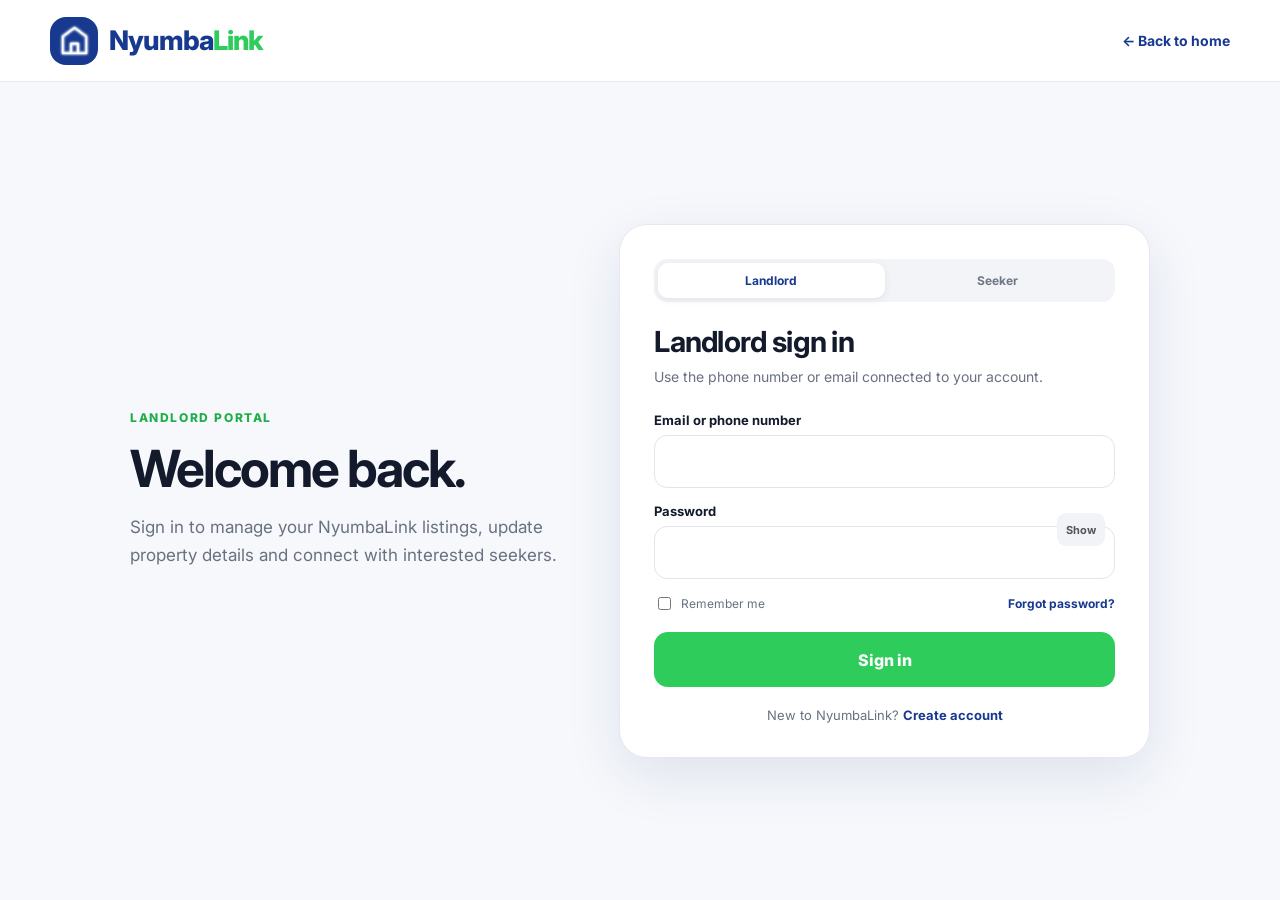
==== NyumbaLink-Frontend/landlord-login.html @ 4f71fbd4 "initial commit including terms and conditions, readme file, and all frontend files for the NyumbaLin" ====
<!doctype html>
<html lang="en">

<head>
    <meta charset="UTF-8" />
    <meta name="viewport" content="width=device-width,initial-scale=1.0" />
    <title>Landlord Login | NyumbaLink</title>
    <link rel="preconnect" href="https://fonts.googleapis.com" />
    <link rel="preconnect" href="https://fonts.gstatic.com" crossorigin />
    <link href="https://fonts.googleapis.com/css2?family=Inter:wght@400;500;600;700;800&display=swap"
        rel="stylesheet" />
    <link rel="stylesheet" href="auth.css" />
</head>

<body>
    <header class="auth-header">
        <div class="container auth-nav">
            <a class="brand" href="index.html">
                <span class="brand-icon">
                    <img src="assets/home.png" alt="Home">
                </span>
                <span>Nyumba<span>Link</span></span></a><a class="back-link" href="index.html">← Back to home</a>
        </div>
    </header>
    <main class="auth-main">
        <div class="auth-layout container">
            <section class="auth-intro">
                <p class="eyebrow">LANDLORD PORTAL</p>
                <h1>Welcome back.</h1>
                <p>
                    Sign in to manage your NyumbaLink listings, update property details
                    and connect with interested seekers.
                </p>
            </section>
            <section class="auth-card">
                <div class="role-switch">
                    <a class="active" href="landlord-login.html">Landlord</a><a href="seeker-login.html">Seeker</a>
                </div>
                <h2>Landlord sign in</h2>
                <p class="sub">
                    Use the phone number or email connected to your account.
                </p>
                <form class="auth-form"
                    data-message="Sign-in form submitted. Connect this form to your authentication backend.">
                    <div class="success"></div>
                    <div class="field">
                        <label for="email">Email or phone number</label><input id="email" required />
                    </div>
                    <div class="field password-row">
                        <label for="password">Password</label><input id="password" type="password" required /><button
                            type="button" class="toggle-password" data-target="password">
                            Show
                        </button>
                    </div>
                    <div class="check-row">
                        <label><input type="checkbox" /> Remember me</label><a href="#" onclick="
                  alert('Connect this link to your password-reset flow.');
                  return false;
                ">Forgot password?</a>
                    </div>
                    <button class="auth-btn">Sign in</button>
                    <p class="auth-switch">
                        New to NyumbaLink?
                        <a href="landlord-signup.html">Create account</a>
                    </p>
                </form>
            </section>
        </div>
    </main>
    <script src="auth.js"></script>
</body>

</html>
---- NyumbaLink-Frontend/auth.css ----
:root{--blue:#17398f;--blue-dark:#102d76;--green:#2dcc5b;--green-dark:#20ae4b;--ink:#121a2b;--muted:#697181;--border:#e1e4ea;--bg:#f6f8fc}
*{box-sizing:border-box}body{margin:0;font-family:Inter,system-ui,-apple-system,"Segoe UI",sans-serif;color:var(--ink);background:var(--bg)}button,input,select{font:inherit}.container{width:min(1180px,calc(100% - 48px));margin:auto}
.auth-header{height:82px;background:#fff;border-bottom:1px solid #e9edf3}.auth-nav{height:100%;display:flex;align-items:center;justify-content:space-between}.brand{display:inline-flex;align-items:center;gap:11px;text-decoration:none;color:var(--blue);font-size:27px;font-weight:800;letter-spacing:-1px}.brand>span:last-child>span{color:var(--green)}.brand-icon{width:48px;height:48px;border-radius:16px;background:var(--blue);color:#fff;display:grid;place-items:center;font-size:27px}.back-link{color:var(--blue);text-decoration:none;font-weight:700;font-size:14px}
.auth-main{min-height:calc(100vh - 82px);display:grid;place-items:center;padding:48px 0}.auth-layout{width:min(1020px,100%);display:grid;grid-template-columns:.9fr 1.1fr;gap:55px;align-items:center}.auth-intro{padding:20px 0}.auth-intro .eyebrow{color:var(--green-dark);font-size:12px;font-weight:800;letter-spacing:1.6px}.auth-intro h1{font-size:clamp(36px,4vw,55px);line-height:1.06;letter-spacing:-2px;margin:13px 0 18px}.auth-intro>p{font-size:17px;color:var(--muted);line-height:1.65;max-width:470px}.role-points{display:grid;gap:13px;margin-top:27px}.role-points div{display:flex;gap:12px;align-items:center;font-size:14px;font-weight:600}.role-points span{width:30px;height:30px;border-radius:10px;background:#e8f9ed;color:var(--green-dark);display:grid;place-items:center;font-weight:800}
.auth-card{background:#fff;border:1px solid #e5e8ee;border-radius:28px;padding:34px;box-shadow:0 18px 55px rgba(17,37,84,.1)}.auth-card h2{margin:0 0 7px;font-size:29px;letter-spacing:-.7px}.auth-card .sub{margin:0 0 25px;color:var(--muted);font-size:14px;line-height:1.5}.field{margin-bottom:15px}.field label{display:block;font-size:13px;font-weight:700;margin-bottom:7px}.field input,.field select{width:100%;height:53px;border:1px solid var(--border);border-radius:13px;padding:0 15px;outline:none;background:#fff}.field input:focus,.field select:focus{border-color:var(--blue);box-shadow:0 0 0 3px rgba(23,57,143,.1)}.two-fields{display:grid;grid-template-columns:1fr 1fr;gap:13px}.password-row{position:relative}.password-row input{padding-right:68px}.toggle-password{position:absolute;right:10px;top:10px;height:33px;border:0;background:#f1f3f7;border-radius:9px;padding:0 9px;font-size:11px;font-weight:700;color:#555}.check-row{display:flex;align-items:center;justify-content:space-between;gap:10px;margin:4px 0 19px;font-size:12px;color:var(--muted)}.check-row label{display:flex;align-items:center;gap:7px}.check-row input{accent-color:var(--blue)}.check-row a,.auth-switch a{color:var(--blue);font-weight:700;text-decoration:none}.auth-btn{width:100%;height:55px;border:0;border-radius:14px;background:var(--green);color:#fff;font-weight:800;font-size:16px}.auth-btn:hover{background:var(--green-dark)}.divider{display:flex;align-items:center;gap:12px;margin:22px 0;color:#9aa0ab;font-size:11px;text-transform:uppercase;letter-spacing:1px}.divider:before,.divider:after{content:"";height:1px;background:#e5e8ed;flex:1}.auth-switch{text-align:center;margin:20px 0 0;color:var(--muted);font-size:13px}.role-switch{display:flex;background:#f2f4f8;border-radius:13px;padding:4px;margin-bottom:22px}.role-switch a{flex:1;text-align:center;padding:10px 6px;border-radius:10px;text-decoration:none;color:#707784;font-size:12px;font-weight:700}.role-switch a.active{background:#fff;color:var(--blue);box-shadow:0 2px 8px rgba(0,0,0,.07)}.legal{font-size:11px;color:#9298a3;line-height:1.5;text-align:center;margin:17px 0 0}.success{display:none;margin:0 0 15px;padding:12px 14px;border-radius:12px;background:#e9f9ee;color:#1d7b3b;font-size:12px;font-weight:600}.success.show{display:block}
.brand-icon img { width: 1em; height: 1em; object-fit: contain; display: inline-block; vertical-align: middle; filter: brightness(0) invert(1) drop-shadow(0 0 1px #fff) drop-shadow(0 0 1px #fff);}
.benefit-icon img { width: 1em; height: 1em; object-fit: contain; display: inline-block; vertical-align: middle; filter: brightness(0) saturate(100%) invert(52%) sepia(97%) saturate(1664%) hue-rotate(73deg) brightness(97%) contrast(104%) drop-shadow(0 0 0.7px #12BC00) drop-shadow(0 0 0.7px #12BC00);}
@media(max-width:800px){.container{width:calc(100% - 30px)}.auth-main{padding:32px 0}.auth-layout{grid-template-columns:1fr;gap:25px}.auth-intro{padding:0;text-align:center}.auth-intro>p{margin-left:auto;margin-right:auto}.role-points{display:none}.auth-card{padding:25px;border-radius:23px}.auth-header{height:74px}.brand{font-size:22px}.brand-icon{width:43px;height:43px;border-radius:14px;font-size:24px}.back-link{font-size:12px}}
@media(max-width:460px){.two-fields{grid-template-columns:1fr}.auth-card{padding:21px}.auth-intro h1{font-size:35px}.auth-intro>p{font-size:15px}.auth-main{padding:25px 0}}
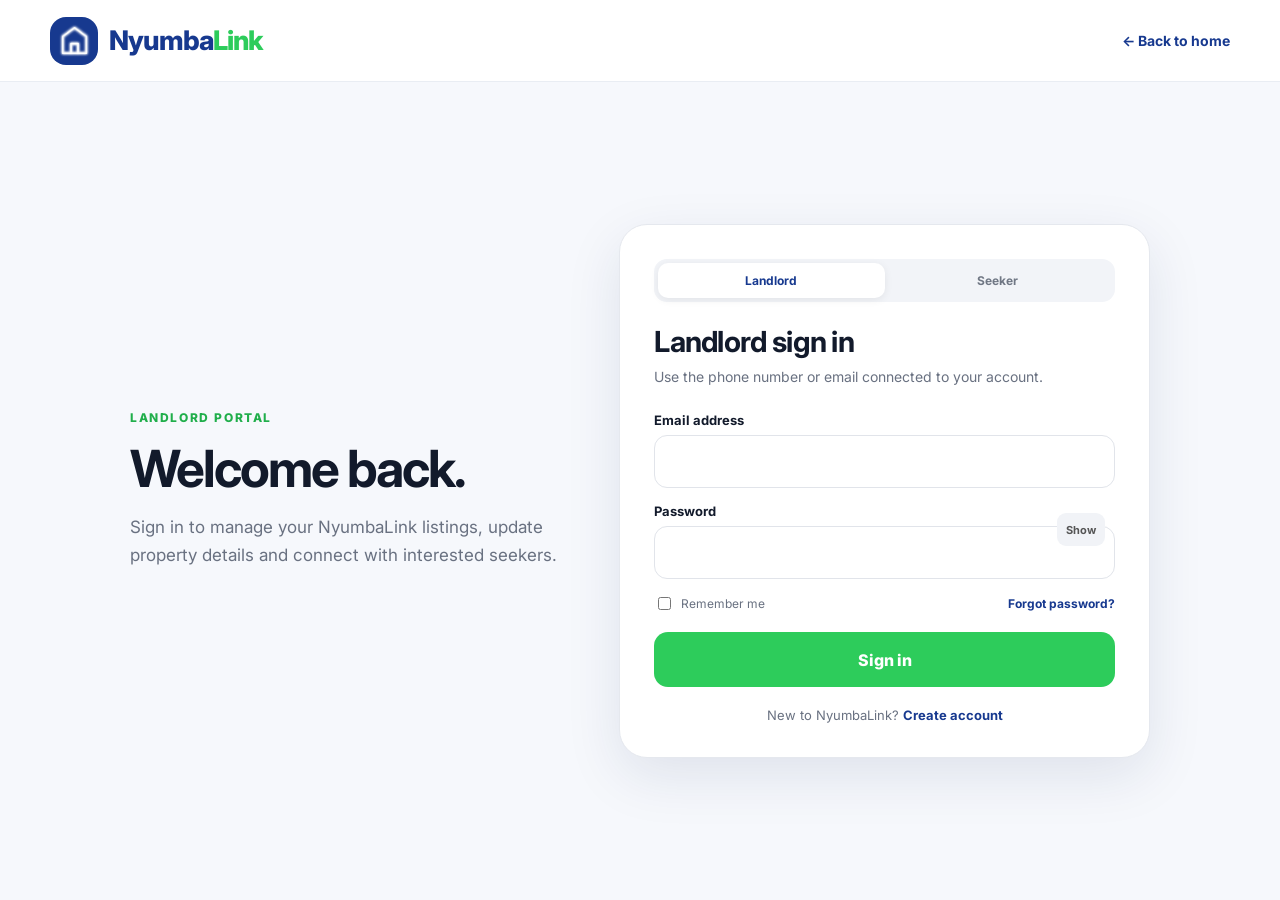
==== commit cf8f0a3f: "Completed with Updated Terms and upload capabilities" ====
--- a/NyumbaLink-Frontend/landlord-login.html
+++ b/NyumbaLink-Frontend/landlord-login.html
@@ -40,25 +40,62 @@
                 <p class="sub">
                     Use the phone number or email connected to your account.
                 </p>
-                <form class="auth-form"
-                    data-message="Sign-in form submitted. Connect this form to your authentication backend.">
+                <form
+                    class="auth-form"
+                    data-mode="login"
+                    data-role="landlord"
+                >
                     <div class="success"></div>
+                    <div class="error"></div>
+
                     <div class="field">
-                        <label for="email">Email or phone number</label><input id="email" required />
+                        <label for="email">Email address</label>
+                        <input
+                            id="email"
+                            name="email"
+                            type="email"
+                            required
+                        >
                     </div>
+
                     <div class="field password-row">
-                        <label for="password">Password</label><input id="password" type="password" required /><button
-                            type="button" class="toggle-password" data-target="password">
+                        <label for="password">Password</label>
+                        <input
+                            id="password"
+                            name="password"
+                            type="password"
+                            required
+                        >
+                        <button
+                            type="button"
+                            class="toggle-password"
+                            data-target="password"
+                        >
                             Show
                         </button>
                     </div>
+
                     <div class="check-row">
-                        <label><input type="checkbox" /> Remember me</label><a href="#" onclick="
-                  alert('Connect this link to your password-reset flow.');
-                  return false;
-                ">Forgot password?</a>
+                        <label>
+                            <input type="checkbox">
+                            Remember me
+                        </label>
+
+                        <a
+                            href="#"
+                            onclick="
+                                alert('Connect this link to your password-reset flow.');
+                                return false;
+                            "
+                        >
+                            Forgot password?
+                        </a>
                     </div>
-                    <button class="auth-btn">Sign in</button>
+
+                    <button type="submit" class="auth-btn">
+                        Sign in
+                    </button>
+
                     <p class="auth-switch">
                         New to NyumbaLink?
                         <a href="landlord-signup.html">Create account</a>
--- a/NyumbaLink-Frontend/auth.css
+++ b/NyumbaLink-Frontend/auth.css
@@ -7,3 +7,305 @@
 .benefit-icon img { width: 1em; height: 1em; object-fit: contain; display: inline-block; vertical-align: middle; filter: brightness(0) saturate(100%) invert(52%) sepia(97%) saturate(1664%) hue-rotate(73deg) brightness(97%) contrast(104%) drop-shadow(0 0 0.7px #12BC00) drop-shadow(0 0 0.7px #12BC00);}
 @media(max-width:800px){.container{width:calc(100% - 30px)}.auth-main{padding:32px 0}.auth-layout{grid-template-columns:1fr;gap:25px}.auth-intro{padding:0;text-align:center}.auth-intro>p{margin-left:auto;margin-right:auto}.role-points{display:none}.auth-card{padding:25px;border-radius:23px}.auth-header{height:74px}.brand{font-size:22px}.brand-icon{width:43px;height:43px;border-radius:14px;font-size:24px}.back-link{font-size:12px}}
 @media(max-width:460px){.two-fields{grid-template-columns:1fr}.auth-card{padding:21px}.auth-intro h1{font-size:35px}.auth-intro>p{font-size:15px}.auth-main{padding:25px 0}}
+/* =========================================================
+   POST PROPERTY MODAL
+   ========================================================= */
+
+.modal-backdrop {
+    position: fixed;
+    top: 0;
+    right: 0;
+    bottom: 0;
+    left: 0;
+
+    width: 100%;
+    height: 100vh;
+    height: 100dvh;
+
+    background: rgba(0, 0, 0, 0.55);
+
+    display: none;
+
+    align-items: center;
+    justify-content: center;
+
+    padding: 20px;
+
+    overflow-y: auto;
+    overflow-x: hidden;
+
+    z-index: 9999;
+}
+
+.modal-backdrop.open {
+    display: flex;
+}
+
+.modal {
+    position: relative;
+
+    width: 560px;
+    max-width: calc(100vw - 40px);
+
+    max-height: calc(100vh - 40px);
+    max-height: calc(100dvh - 40px);
+
+    min-width: 0;
+
+    margin: auto;
+
+    background: #fff;
+
+    border-radius: 16px;
+
+    padding: 28px;
+
+    box-sizing: border-box;
+
+    overflow-x: hidden;
+    overflow-y: auto;
+
+    box-shadow: 0 20px 60px rgba(0, 0, 0, 0.25);
+
+    -webkit-overflow-scrolling: touch;
+}
+
+/* Close button */
+
+.modal .close {
+    position: absolute;
+
+    top: 12px;
+    right: 12px;
+
+    width: 36px;
+    height: 36px;
+
+    border: 0;
+    border-radius: 50%;
+
+    background: #f1f3f7;
+
+    color: #333;
+
+    font-size: 24px;
+    line-height: 36px;
+
+    cursor: pointer;
+
+    display: grid;
+    place-items: center;
+}
+
+.modal .close:hover {
+    background: #e5e8ee;
+}
+
+/* Modal heading */
+
+.modal h2 {
+    margin: 0 45px 8px 0;
+
+    color: var(--ink);
+
+    font-size: 26px;
+}
+
+.modal > p {
+    margin: 0 0 22px;
+
+    color: var(--muted);
+
+    font-size: 14px;
+
+    line-height: 1.5;
+}
+
+/* Form */
+
+.modal form {
+    width: 100%;
+
+    display: flex;
+    flex-direction: column;
+
+    gap: 12px;
+}
+
+.modal form label {
+    display: block;
+
+    margin-top: 3px;
+
+    font-size: 13px;
+    font-weight: 700;
+
+    color: var(--ink);
+}
+
+.modal form input,
+.modal form select,
+.modal form textarea {
+    display: block;
+
+    width: 100%;
+    max-width: 100%;
+    min-width: 0;
+
+    box-sizing: border-box;
+
+    border: 1px solid var(--border);
+    border-radius: 10px;
+
+    background: #fff;
+
+    color: var(--ink);
+
+    padding: 11px 13px;
+
+    outline: none;
+}
+
+.modal form input,
+.modal form select {
+    height: 48px;
+}
+
+.modal form textarea {
+    min-height: 110px;
+
+    resize: vertical;
+}
+
+.modal form input:focus,
+.modal form select:focus,
+.modal form textarea:focus {
+    border-color: var(--blue);
+
+    box-shadow: 0 0 0 3px rgba(23, 57, 143, 0.1);
+}
+
+.modal form button[type="submit"] {
+    width: 100%;
+
+    min-height: 50px;
+
+    margin-top: 8px;
+
+    border: 0;
+    border-radius: 12px;
+
+    background: var(--green);
+
+    color: #fff;
+
+    font-weight: 800;
+
+    cursor: pointer;
+}
+
+.modal form button[type="submit"]:hover {
+    background: var(--green-dark);
+}
+
+
+/* =========================================================
+   PROPERTY CARD IMAGES
+   ========================================================= */
+
+.property-card {
+    overflow: hidden;
+}
+
+.property-image {
+    display: block;
+
+    width: 100%;
+    max-width: 100%;
+
+    height: auto;
+
+    object-fit: contain;
+
+    object-position: center;
+
+    background: #f5f5f5;
+}
+
+
+/* =========================================================
+   MOBILE MODAL
+   ========================================================= */
+
+@media (max-width: 600px) {
+
+    .modal-backdrop {
+        align-items: flex-start;
+
+        justify-content: center;
+
+        padding: 10px;
+
+        overflow-y: auto;
+    }
+
+    .modal {
+        width: calc(100vw - 20px);
+
+        max-width: calc(100vw - 20px);
+
+        max-height: calc(100vh - 20px);
+        max-height: calc(100dvh - 20px);
+
+        margin: 0 auto;
+
+        padding: 22px 18px 24px;
+
+        border-radius: 14px;
+    }
+
+    .modal h2 {
+        font-size: 22px;
+    }
+
+    .modal > p {
+        font-size: 13px;
+    }
+
+    .modal .close {
+        top: 10px;
+        right: 10px;
+    }
+}
+
+
+/* =========================================================
+   VERY SMALL PHONES
+   ========================================================= */
+
+@media (max-width: 380px) {
+
+    .modal-backdrop {
+        padding: 6px;
+    }
+
+    .modal {
+        width: calc(100vw - 12px);
+
+        max-width: calc(100vw - 12px);
+
+        max-height: calc(100vh - 12px);
+        max-height: calc(100dvh - 12px);
+
+        padding: 20px 15px 20px;
+    }
+
+    .modal h2 {
+        font-size: 20px;
+    }
+
+    .modal form input,
+    .modal form select {
+        height: 46px;
+    }
+}
